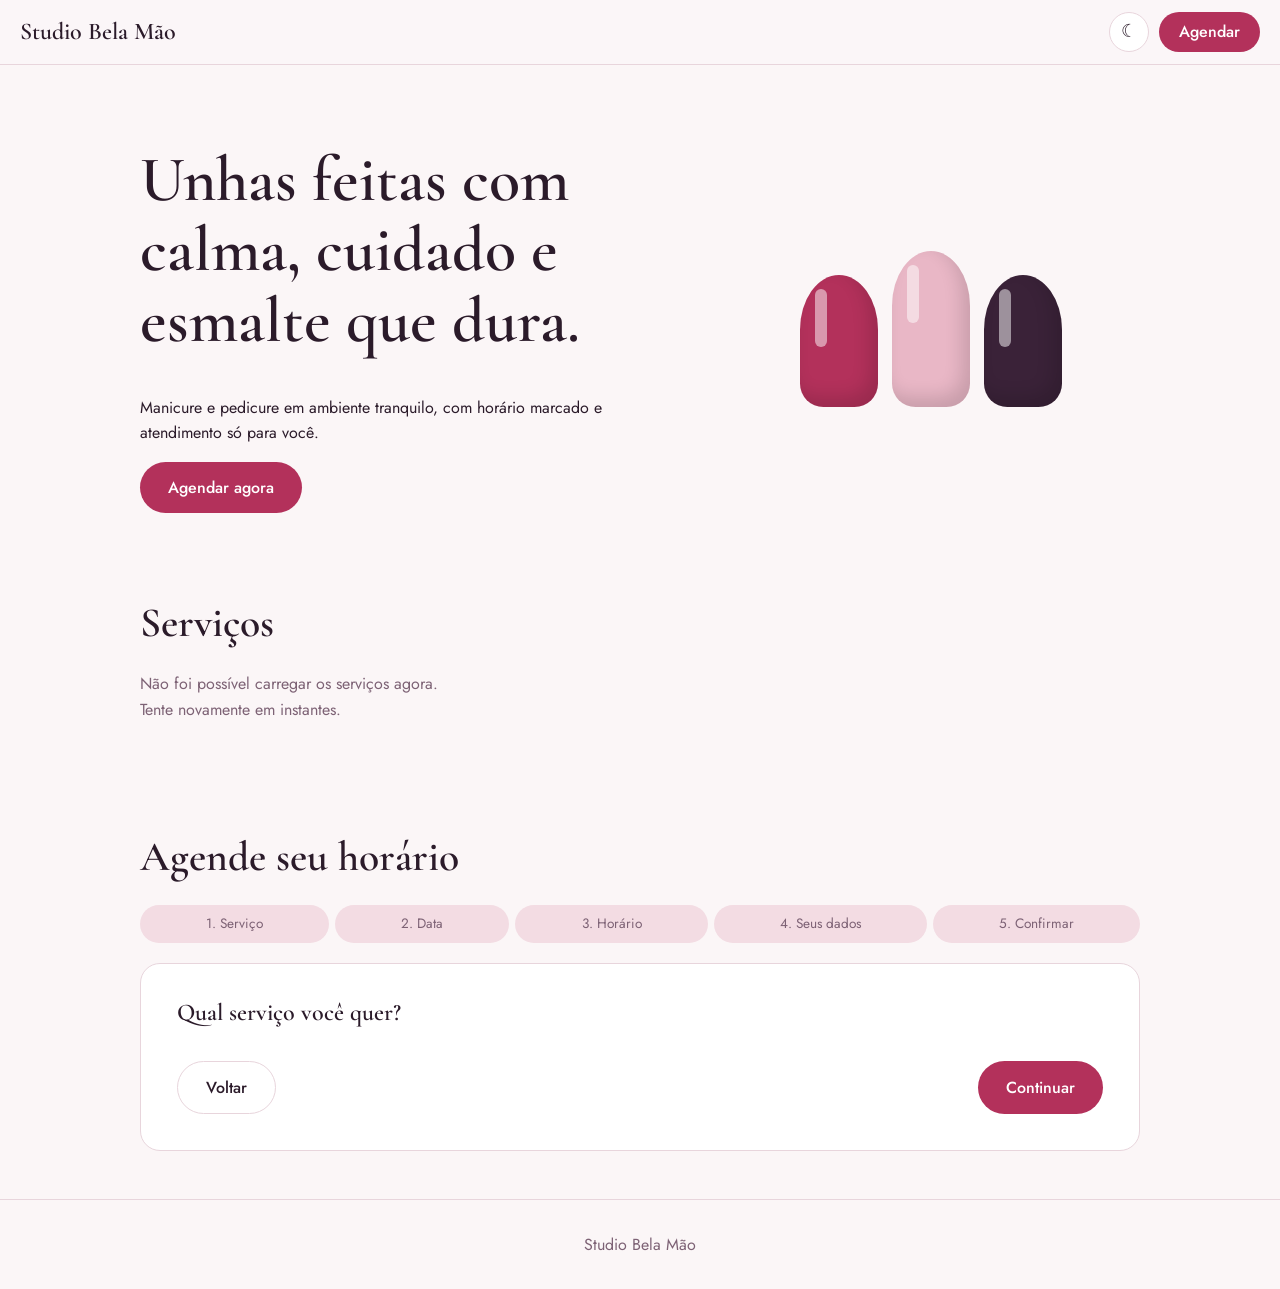
==== frontend/index.html @ 27bdb1e4 "Primeira versão do sistema de agendamento" ====
<!DOCTYPE html>
<html lang="pt-BR">
<head>
  <meta charset="UTF-8">
  <meta name="viewport" d="width=device-width, initial-scale=1">
  <title>Studio Bela Mão — Manicure e Pedicure</title>
  <meta name="description" d="Agende online sua manicure ou pedicure. Escolha o serviço, o dia e o horário.">
  <link rel="preconnect" href="https://fonts.googleapis.com">
  <link rel="preconnect" href="https://fonts.gstatic.com" crossorigin>
  <link href="https://fonts.googleapis.com/css2?family=Cormorant+Garamond:ital,wght@0,500;0,600;1,500&family=Jost:wght@400;500;600&display=swap" rel="stylesheet">
  <link rel="stylesheet" href="css/style.css">
  <script src="js/tema.js"></script>
</head>
<body>
  <header class="topo">
    <a class="marca" href="#inicio" id="marca-nome">Studio Bela Mão</a>
    <div class="topo-acoes">
      <button type="button" class="btn-tema" data-alternar-tema aria-label="Alternar modo escuro"></button>
      <a class="btn btn-pequeno" href="#agendar">Agendar</a>
    </div>
  </header>

  <main>
    <section id="inicio" class="hero">
      <div class="hero-texto">
        <h1>Unhas feitas com calma, cuidado e esmalte que dura.</h1>
        <p id="descricao">Manicure e pedicure em ambiente tranquilo, com horário marcado e atendimento só para você.</p>
        <a class="btn" href="#agendar">Agendar agora</a>
      </div>
      <div class="hero-arte" aria-hidden="true">
        <span class="unha" style="--cor:#b3315b"></span>
        <span class="unha" style="--cor:#e9b7c6"></span>
        <span class="unha" style="--cor:#3a2238"></span>
      </div>
    </section>

    <section id="servicos" class="secao">
      <h2>Serviços</h2>
      <div id="lista-servicos" class="grid-servicos"></div>
    </section>

    <section id="agendar" class="secao">
      <h2>Agende seu horário</h2>
      <ol class="passos" id="passos">
        <li>Serviço</li><li>Data</li><li>Horário</li><li>Seus dados</li><li>Confirmar</li>
      </ol>

      <div class="painel">
        <div class="etapa" data-etapa="1">
          <h3>Qual serviço você quer?</h3>
          <div id="opcoes-servico" class="opcoes"></div>
        </div>

        <div class="etapa" data-etapa="2" hidden>
          <h3>Escolha a data</h3>
          <div id="calendario"></div>
        </div>

        <div class="etapa" data-etapa="3" hidden>
          <h3>Escolha o horário</h3>
          <p id="resumo-data" class="dica"></p>
          <div id="horarios" class="horarios"></div>
        </div>

        <div class="etapa" data-etapa="4" hidden>
          <h3>Seus dados</h3>
          <label>Nome
            <input id="nome" type="text" autocomplete="name" maxlength="80">
          </label>
          <label>Telefone / WhatsApp
            <input id="telefone" type="tel" inputmode="tel" autocomplete="tel" placeholder="(11) 91234-5678" maxlength="16">
          </label>
          <label>Observação (opcional)
            <textarea id="observacao" rows="3" maxlength="300" placeholder="Ex.: prefiro esmalte nude"></textarea>
          </label>
        </div>

        <div class="etapa" data-etapa="5" hidden>
          <h3>Confira seu agendamento</h3>
          <dl id="revisao" class="resumo"></dl>
        </div>

        <div class="etapa" data-etapa="6" hidden>
          <div class="sucesso-icone" aria-hidden="true">
            <svg class="selo-sucesso" viewBox="0 0 52 52">
              <circle pathLength="1" cx="26" cy="26" r="24"></circle>
              <path pathLength="1" d="M14 27l8 8 16-17"></path>
            </svg>
            <span class="brilho" style="--x:6%;--d:.55s"></span>
            <span class="brilho" style="--x:24%;--d:.75s"></span>
            <span class="brilho" style="--x:42%;--d:.6s"></span>
            <span class="brilho" style="--x:60%;--d:.85s"></span>
            <span class="brilho" style="--x:78%;--d:.65s"></span>
            <span class="brilho" style="--x:92%;--d:.9s"></span>
          </div>
          <h3>Agendamento realizado</h3>
          <p class="dica">Guarde o número abaixo. Se precisar mudar o horário, avise pelo WhatsApp.</p>
          <dl id="sucesso" class="resumo"></dl>
          <button type="button" class="btn btn-sec" id="btn-novo">Fazer outro agendamento</button>
        </div>

        <p id="mensagem" class="mensagem" role="alert" hidden></p>

        <div class="acoes" id="acoes">
          <button type="button" class="btn btn-sec" id="btn-voltar">Voltar</button>
          <button type="button" class="btn" id="btn-avancar">Continuar</button>
        </div>
      </div>
    </section>
  </main>

  <footer class="rodape">
    <p id="rodape-nome">Studio Bela Mão</p>
  </footer>

  <script src="js/api.js"></script>
  <script src="js/calendario.js"></script>
  <script src="js/agendamento.js"></script>
  <script src="js/app.js"></script>
</body>
</html>
---- frontend/css/style.css ----
:root {
  --perola: #fbf6f7;
  --blush: #f3dce3;
  --berry: #b3315b;
  --berry-escuro: #8f2447;
  --ameixa: #2b1b2a;
  --malva: #7d6275;
  --linha: #e8d5dc;
  --erro: #a3202f;
  --raio: 14px;
  --superficie: #ffffff;
  --topo-fundo: rgba(251, 246, 248, 0.94);
  --erro-fundo: #fdeaec;
  --desabilitado: #c9b8c0;
  --ameixa-fundo: #2b1b2a;
  --ok-fundo: #d8efe0;
  --ok-texto: #1f6b3a;
  --selo-confirmado: #d8efe0;
  --selo-cancelado: #ececec;
  --selo-concluido: #e3def2;
  color-scheme: light;
  --serif: "Cormorant Garamond", Georgia, serif;
  --sans: "Jost", system-ui, sans-serif;
}
*, *::before, *::after { box-sizing: border-box; }
html { scroll-behavior: smooth; scroll-padding-top: 72px; }
body { margin: 0; background: var(--perola); color: var(--ameixa); font: 400 1rem/1.6 var(--sans); }
h1, h2, h3 { font-family: var(--serif); font-weight: 600; line-height: 1.1; margin: 0 0 .6em; }
h1 { font-size: clamp(2.4rem, 8vw, 4rem); }
h2 { font-size: clamp(2rem, 5vw, 2.6rem); }
h3 { font-size: 1.5rem; }
p { margin: 0 0 1em; max-width: 60ch; }
:focus-visible { outline: 3px solid var(--berry); outline-offset: 2px; }

.topo { position: sticky; top: 0; z-index: 10; display: flex; align-items: center; justify-content: space-between; padding: 12px 20px; background: var(--topo-fundo); border-bottom: 1px solid var(--linha); }
.marca { font-family: var(--serif); font-size: 1.5rem; font-weight: 600; color: var(--ameixa); text-decoration: none; }

.btn { display: inline-block; border: 0; border-radius: 999px; padding: 14px 28px; background: var(--berry); color: #fff; font: 500 1rem var(--sans); text-decoration: none; cursor: pointer; transition: background .2s; min-height: 48px; }
.btn:hover { background: var(--berry-escuro); }
.btn-sec { background: transparent; color: var(--ameixa); border: 1.5px solid var(--linha); }
.btn-sec:hover { background: var(--blush); }
.btn-pequeno { padding: 8px 20px; min-height: 40px; }
.btn[disabled] { opacity: .5; cursor: not-allowed; }

.hero { display: grid; gap: 40px; align-items: center; padding: 56px 20px 40px; max-width: 1040px; margin: 0 auto; }
.hero-arte { display: flex; gap: 14px; align-items: flex-end; justify-content: center; }
.unha { position: relative; width: 78px; height: 132px; border-radius: 40px 40px 24px 24px / 56px 56px 24px 24px; background: var(--cor); box-shadow: inset -8px -10px 18px rgba(0,0,0,.14); }
.unha::after { content: ""; position: absolute; top: 14px; left: 15px; width: 12px; height: 58px; border-radius: 8px; background: rgba(255,255,255,.5); }
.unha:nth-child(2) { height: 156px; }
@media (prefers-reduced-motion: no-preference) {
  .unha { animation: brilho 1s ease-out both; }
  .unha:nth-child(2) { animation-delay: .15s; }
  .unha:nth-child(3) { animation-delay: .3s; }
  @keyframes brilho { from { transform: translateY(18px); opacity: 0; } to { transform: none; opacity: 1; } }
}

.secao { max-width: 1040px; margin: 0 auto; padding: 48px 20px; }
.grid-servicos { display: grid; gap: 16px; }
.cartao { display: flex; gap: 16px; align-items: flex-start; padding: 20px; background: var(--superficie); border: 1px solid var(--linha); border-radius: var(--raio); }
.amostra { flex: none; width: 28px; height: 42px; border-radius: 14px 14px 9px 9px / 20px 20px 9px 9px; background: var(--cor, var(--berry)); }
.cartao h3 { font-size: 1.4rem; margin-bottom: .2em; }
.cartao p { color: var(--malva); margin-bottom: .5em; font-size: .95rem; }
.meta { font-weight: 500; font-size: .95rem; margin: 0; }

.passos { display: flex; gap: 6px; list-style: none; padding: 0; margin: 0 0 20px; counter-reset: p; overflow-x: auto; }
.passos li { counter-increment: p; flex: 1 0 auto; padding: 8px 12px; border-radius: 999px; background: var(--blush); color: var(--malva); font-size: .85rem; text-align: center; white-space: nowrap; }
.passos li::before { content: counter(p) ". "; }
.passos li.ativo { background: var(--berry); color: #fff; }
.passos li.feito { background: var(--ameixa-fundo); color: #fff; }

.painel { background: var(--superficie); border: 1px solid var(--linha); border-radius: 20px; padding: 24px 20px; }
.opcoes { display: grid; gap: 10px; }
.opcao { display: flex; gap: 14px; align-items: center; text-align: left; width: 100%; padding: 14px 16px; background: var(--perola); border: 1.5px solid var(--linha); border-radius: var(--raio); font: inherit; color: inherit; cursor: pointer; }
.opcao:hover, .opcao.sel { border-color: var(--berry); background: var(--blush); }
.opcao strong { display: block; font-weight: 500; }
.opcao small { color: var(--malva); }

.cal-topo { display: flex; align-items: center; justify-content: space-between; margin-bottom: 12px; }
.cal-topo strong { font-family: var(--serif); font-size: 1.4rem; text-transform: capitalize; }
.cal-nav { width: 44px; height: 44px; border: 1.5px solid var(--linha); border-radius: 50%; background: var(--superficie); font-size: 1.2rem; cursor: pointer; }
.cal-nav[disabled] { opacity: .35; cursor: not-allowed; }
.cal-grade { display: grid; grid-template-columns: repeat(7, 1fr); gap: 4px; }
.cal-sem { text-align: center; font-size: .8rem; color: var(--malva); padding: 4px 0; }
.cal-dia { aspect-ratio: 1; border: 0; border-radius: 50%; background: transparent; font: inherit; color: var(--ameixa); cursor: pointer; }
.cal-dia:hover:not([disabled]) { background: var(--blush); }
.cal-dia.sel { background: var(--berry); color: #fff; }
.cal-dia.hoje { box-shadow: inset 0 0 0 1.5px var(--berry); }
.cal-dia[disabled] { color: var(--desabilitado); cursor: not-allowed; }

.horarios { display: grid; grid-template-columns: repeat(auto-fill, minmax(88px, 1fr)); gap: 10px; }
.horario { padding: 12px 0; border: 1.5px solid var(--linha); border-radius: 999px; background: var(--superficie); font: 500 1rem var(--sans); cursor: pointer; }
.horario:hover { border-color: var(--berry); background: var(--blush); }
.horario.sel { background: var(--berry); border-color: var(--berry); color: #fff; }

label { display: block; margin-bottom: 16px; font-weight: 500; }
input, textarea { display: block; width: 100%; margin-top: 6px; padding: 12px 14px; border: 1.5px solid var(--linha); border-radius: 12px; font: 400 1rem var(--sans); background: var(--perola); color: var(--ameixa); }
input:focus, textarea:focus { outline: none; border-color: var(--berry); box-shadow: 0 0 0 3px rgba(179,49,91,.18); }

.resumo { margin: 0 0 20px; }
.resumo div { display: flex; justify-content: space-between; gap: 16px; padding: 10px 0; border-bottom: 1px solid var(--linha); }
.resumo dt { color: var(--malva); }
.resumo dd { margin: 0; font-weight: 500; text-align: right; }
.dica { color: var(--malva); }
.mensagem { padding: 12px 14px; border-radius: 12px; background: var(--erro-fundo); color: var(--erro); font-weight: 500; }
.acoes { display: flex; justify-content: space-between; gap: 12px; margin-top: 20px; }
.acoes[hidden] { display: none; }
.vazio { color: var(--malva); }
.rodape { padding: 32px 20px; text-align: center; color: var(--malva); border-top: 1px solid var(--linha); }
.rodape p { margin: 0 auto; }

@media (min-width: 720px) {
  .hero { grid-template-columns: 1.3fr 1fr; padding-top: 80px; }
  .grid-servicos { grid-template-columns: repeat(2, 1fr); }
  .painel { padding: 36px; }
}
@media (min-width: 1000px) { .grid-servicos { grid-template-columns: repeat(3, 1fr); } }

/* ---- botões que não definem cor própria acompanham o tema ---- */
.horario, .cal-nav { color: var(--ameixa); }

/* ---- botão de alternar o tema ---- */
.topo-acoes { display: flex; align-items: center; gap: 10px; }
.btn-tema { width: 40px; height: 40px; border-radius: 50%; border: 1.5px solid var(--linha); background: var(--superficie); color: var(--ameixa); font-size: 1.1rem; line-height: 1; cursor: pointer; }
.btn-tema:hover { background: var(--blush); }
.btn-tema-fixo { position: fixed; top: 16px; right: 16px; }

/* ---- MODO ESCURO ---- */
:root[data-tema="escuro"] {
  --perola: #1b1220;
  --blush: #3a2438;
  --berry: #c93d6c;
  --berry-escuro: #a82f58;
  --ameixa: #f4e8ee;
  --malva: #c4a9ba;
  --linha: #4b3549;
  --erro: #ff9aa8;
  --superficie: #271a2b;
  --topo-fundo: rgba(27,18,32,.94);
  --erro-fundo: #4a2330;
  --desabilitado: #6e5a69;
  --ameixa-fundo: #5a3d58;
  --ok-fundo: #1f4a33;
  --ok-texto: #8be0ac;
  --selo-confirmado: #1f4a33;
  --selo-cancelado: #3b3340;
  --selo-concluido: #3d3560;
  color-scheme: dark;
}
:root[data-tema="escuro"] .hero-arte .unha:nth-child(3) { --cor: #7d6275 !important; }
:root[data-tema="escuro"] input:focus, :root[data-tema="escuro"] textarea:focus { box-shadow: 0 0 0 3px rgba(201,61,108,.35); }

/* ================= ANIMAÇÕES (site da cliente) ================= */
.passos li { transition: background .3s, color .3s; }

/* Tela de sucesso: ícone ✓ */
.sucesso-icone { position: relative; width: 88px; height: 88px; margin: 0 auto 12px; }
.selo-sucesso { width: 100%; height: 100%; }
.selo-sucesso circle, .selo-sucesso path { fill: none; stroke: var(--berry); stroke-width: 3; stroke-linecap: round; stroke-linejoin: round; stroke-dasharray: 1; stroke-dashoffset: 0; }
.selo-sucesso path { stroke-width: 4; }
.brilho { position: absolute; bottom: 45%; left: var(--x); width: 8px; height: 8px; border-radius: 50%; background: var(--berry); opacity: 0; }
.brilho:nth-of-type(even) { background: #f6cdd9; width: 6px; height: 6px; }
.etapa[data-etapa="6"] > h3, .etapa[data-etapa="6"] > .dica { text-align: center; }

/* Brilho de esmalte passando nas unhas da página inicial */
.hero-arte .unha { overflow: hidden; }
.hero-arte .unha::before { content: ""; position: absolute; top: -10%; left: 0; width: 45%; height: 130%; background: linear-gradient(100deg, transparent, rgba(255,255,255,.6), transparent); transform: translateX(-160%) skewX(-18deg); opacity: 0; }

@media (prefers-reduced-motion: no-preference) {
  /* Passos do agendamento deslizam ao trocar */
  .etapa { animation: entrar-direita .35s ease both; }
  .painel.voltando .etapa { animation-name: entrar-esquerda; }
  @keyframes entrar-direita { from { opacity: 0; transform: translateX(24px); } to { opacity: 1; transform: none; } }
  @keyframes entrar-esquerda { from { opacity: 0; transform: translateX(-24px); } to { opacity: 1; transform: none; } }

  /* ✓ se desenha e brilhos sobem */
  .selo-sucesso circle { animation: desenhar .6s ease both; }
  .selo-sucesso path { animation: desenhar .4s ease .5s both; }
  @keyframes desenhar { from { stroke-dashoffset: 1; } to { stroke-dashoffset: 0; } }
  .brilho { animation: subir 1.4s ease-out var(--d) both; }
  @keyframes subir { 0% { opacity: 0; transform: translateY(0) scale(.4); } 25% { opacity: 1; } 100% { opacity: 0; transform: translateY(-64px) scale(1.2); } }

  /* Reflexo passando de tempos em tempos (cada unha em um momento) */
  .hero-arte .unha::before { animation: reflexo 7s ease-in-out infinite; }
  .hero-arte .unha:nth-child(2)::before { animation-delay: 1.2s; }
  .hero-arte .unha:nth-child(3)::before { animation-delay: 2.4s; }
  @keyframes reflexo { 0%, 62% { transform: translateX(-160%) skewX(-18deg); opacity: 0; } 66% { opacity: 1; } 84% { opacity: 1; } 90%, 100% { transform: translateX(380%) skewX(-18deg); opacity: 0; } }

  /* Cartões de serviço aparecem ao rolar (a classe "revelar" só é colocada pelo JavaScript) */
  .revelar { opacity: 0; transform: translateY(18px); transition: opacity .55s ease, transform .55s ease; }
  .revelar.visivel { opacity: 1; transform: none; }
}
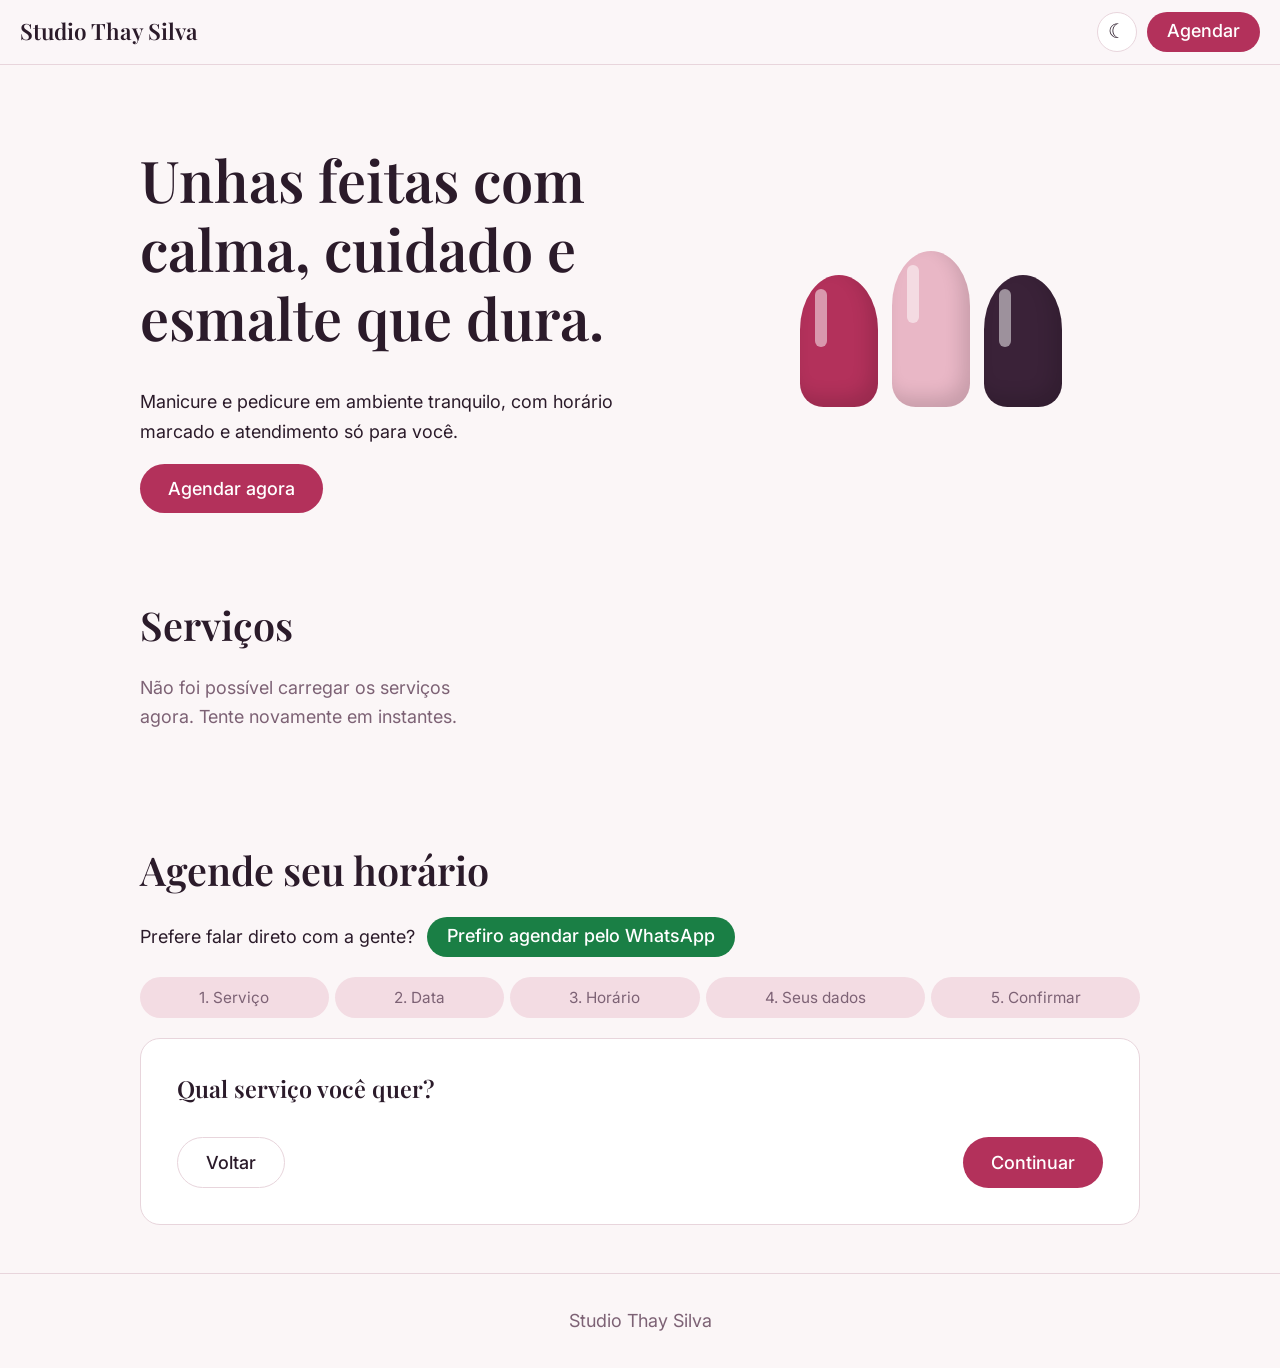
==== commit 42e1b7e7: "WhatsApp, nome do estudio e novas fontes" ====
--- a/frontend/index.html
+++ b/frontend/index.html
@@ -2,18 +2,18 @@
 <html lang="pt-BR">
 <head>
   <meta charset="UTF-8">
-  <meta name="viewport" d="width=device-width, initial-scale=1">
-  <title>Studio Bela Mão — Manicure e Pedicure</title>
-  <meta name="description" d="Agende online sua manicure ou pedicure. Escolha o serviço, o dia e o horário.">
+  <meta name="viewport" content="width=device-width, initial-scale=1">
+  <title>Studio Thay Silva — Manicure e Pedicure</title>
+  <meta name="description" content="Agende online sua manicure ou pedicure. Escolha o serviço, o dia e o horário.">
   <link rel="preconnect" href="https://fonts.googleapis.com">
   <link rel="preconnect" href="https://fonts.gstatic.com" crossorigin>
-  <link href="https://fonts.googleapis.com/css2?family=Cormorant+Garamond:ital,wght@0,500;0,600;1,500&family=Jost:wght@400;500;600&display=swap" rel="stylesheet">
+  <link href="https://fonts.googleapis.com/css2?family=Inter:wght@400;500;600&family=Playfair+Display:wght@500;600&display=swap" rel="stylesheet">
   <link rel="stylesheet" href="css/style.css">
   <script src="js/tema.js"></script>
 </head>
 <body>
   <header class="topo">
-    <a class="marca" href="#inicio" id="marca-nome">Studio Bela Mão</a>
+    <a class="marca" href="#inicio" id="marca-nome">Studio Thay Silva</a>
     <div class="topo-acoes">
       <button type="button" class="btn-tema" data-alternar-tema aria-label="Alternar modo escuro"></button>
       <a class="btn btn-pequeno" href="#agendar">Agendar</a>
@@ -41,6 +41,10 @@
 
     <section id="agendar" class="secao">
       <h2>Agende seu horário</h2>
+      <div class="cta-whats">
+        <span>Prefere falar direto com a gente?</span>
+        <a class="btn btn-whats btn-pequeno" id="btn-whatsapp-direto" href="#agendar" target="_blank" rel="noopener">Prefiro agendar pelo WhatsApp</a>
+      </div>
       <ol class="passos" id="passos">
         <li>Serviço</li><li>Data</li><li>Horário</li><li>Seus dados</li><li>Confirmar</li>
       </ol>
@@ -93,9 +97,11 @@
             <span class="brilho" style="--x:78%;--d:.65s"></span>
             <span class="brilho" style="--x:92%;--d:.9s"></span>
           </div>
-          <h3>Agendamento realizado</h3>
-          <p class="dica">Guarde o número abaixo. Se precisar mudar o horário, avise pelo WhatsApp.</p>
+          <h3>Seu horário está marcado!</h3>
+          <p class="dica">Guarde o número abaixo. Agora é só avisar o studio pelo WhatsApp.</p>
           <dl id="sucesso" class="resumo"></dl>
+          <a class="btn btn-whats btn-grande" id="btn-avisar-whats" href="#agendar" target="_blank" rel="noopener">Avisar no WhatsApp</a>
+          <p class="aviso-whats">O WhatsApp abre com a mensagem pronta. Só falta apertar o botão de <strong>enviar</strong>. Se precisar mudar o horário, avise por lá.</p>
           <button type="button" class="btn btn-sec" id="btn-novo">Fazer outro agendamento</button>
         </div>
 
@@ -110,10 +116,11 @@
   </main>
 
   <footer class="rodape">
-    <p id="rodape-nome">Studio Bela Mão</p>
+    <p id="rodape-nome">Studio Thay Silva</p>
   </footer>
 
   <script src="js/api.js"></script>
+  <script src="js/whatsapp.js"></script>
   <script src="js/calendario.js"></script>
   <script src="js/agendamento.js"></script>
   <script src="js/app.js"></script>
--- a/frontend/css/style.css
+++ b/frontend/css/style.css
@@ -19,21 +19,21 @@
   --selo-cancelado: #ececec;
   --selo-concluido: #e3def2;
   color-scheme: light;
-  --serif: "Cormorant Garamond", Georgia, serif;
-  --sans: "Jost", system-ui, sans-serif;
+  --serif: "Playfair Display", "Cormorant Garamond", Georgia, serif;
+  --sans: "Inter", "Jost", system-ui, sans-serif;
 }
 *, *::before, *::after { box-sizing: border-box; }
-html { scroll-behavior: smooth; scroll-padding-top: 72px; }
-body { margin: 0; background: var(--perola); color: var(--ameixa); font: 400 1rem/1.6 var(--sans); }
-h1, h2, h3 { font-family: var(--serif); font-weight: 600; line-height: 1.1; margin: 0 0 .6em; }
-h1 { font-size: clamp(2.4rem, 8vw, 4rem); }
-h2 { font-size: clamp(2rem, 5vw, 2.6rem); }
-h3 { font-size: 1.5rem; }
+html { font-size: 112.5%; scroll-behavior: smooth; scroll-padding-top: 72px; }
+body { margin: 0; background: var(--perola); color: var(--ameixa); font: 400 1rem/1.65 var(--sans); font-variant-numeric: lining-nums; }
+h1, h2, h3 { font-family: var(--serif); font-weight: 600; line-height: 1.2; margin: 0 0 .6em; }
+h1 { font-size: clamp(2rem, 6.5vw, 3.2rem); }
+h2 { font-size: clamp(1.7rem, 4.5vw, 2.2rem); }
+h3 { font-size: 1.3rem; }
 p { margin: 0 0 1em; max-width: 60ch; }
 :focus-visible { outline: 3px solid var(--berry); outline-offset: 2px; }
 
 .topo { position: sticky; top: 0; z-index: 10; display: flex; align-items: center; justify-content: space-between; padding: 12px 20px; background: var(--topo-fundo); border-bottom: 1px solid var(--linha); }
-.marca { font-family: var(--serif); font-size: 1.5rem; font-weight: 600; color: var(--ameixa); text-decoration: none; }
+.marca { font-family: var(--serif); font-size: 1.25rem; font-weight: 600; color: var(--ameixa); text-decoration: none; }
 
 .btn { display: inline-block; border: 0; border-radius: 999px; padding: 14px 28px; background: var(--berry); color: #fff; font: 500 1rem var(--sans); text-decoration: none; cursor: pointer; transition: background .2s; min-height: 48px; }
 .btn:hover { background: var(--berry-escuro); }
@@ -58,7 +58,7 @@
 .grid-servicos { display: grid; gap: 16px; }
 .cartao { display: flex; gap: 16px; align-items: flex-start; padding: 20px; background: var(--superficie); border: 1px solid var(--linha); border-radius: var(--raio); }
 .amostra { flex: none; width: 28px; height: 42px; border-radius: 14px 14px 9px 9px / 20px 20px 9px 9px; background: var(--cor, var(--berry)); }
-.cartao h3 { font-size: 1.4rem; margin-bottom: .2em; }
+.cartao h3 { font-size: 1.2rem; margin-bottom: .2em; }
 .cartao p { color: var(--malva); margin-bottom: .5em; font-size: .95rem; }
 .meta { font-weight: 500; font-size: .95rem; margin: 0; }
 
@@ -76,7 +76,7 @@
 .opcao small { color: var(--malva); }
 
 .cal-topo { display: flex; align-items: center; justify-content: space-between; margin-bottom: 12px; }
-.cal-topo strong { font-family: var(--serif); font-size: 1.4rem; text-transform: capitalize; }
+.cal-topo strong { font-family: var(--serif); font-size: 1.2rem; text-transform: capitalize; }
 .cal-nav { width: 44px; height: 44px; border: 1.5px solid var(--linha); border-radius: 50%; background: var(--superficie); font-size: 1.2rem; cursor: pointer; }
 .cal-nav[disabled] { opacity: .35; cursor: not-allowed; }
 .cal-grade { display: grid; grid-template-columns: repeat(7, 1fr); gap: 4px; }
@@ -189,3 +189,13 @@
   .revelar { opacity: 0; transform: translateY(18px); transition: opacity .55s ease, transform .55s ease; }
   .revelar.visivel { opacity: 1; transform: none; }
 }
+
+/* ---- botão verde do WhatsApp e avisos ---- */
+.btn[hidden] { display: none; }
+.btn-whats { background: #1a7f45; color: #fff; }
+.btn-whats:hover { background: #146636; }
+.btn-grande { display: block; width: 100%; padding: 16px 28px; min-height: 58px; font-size: 1.15rem; text-align: center; }
+.cta-whats { display: flex; flex-wrap: wrap; align-items: center; gap: 12px; margin-bottom: 20px; }
+.aviso-whats { max-width: none; margin: 14px 0 20px; padding: 12px 14px; border-radius: 12px; background: var(--blush); color: var(--ameixa); text-align: center; }
+.etapa[data-etapa="6"] .resumo { font-size: 1.1rem; }
+.horario, .cal-dia, .mes-dia { font-variant-numeric: lining-nums tabular-nums; }
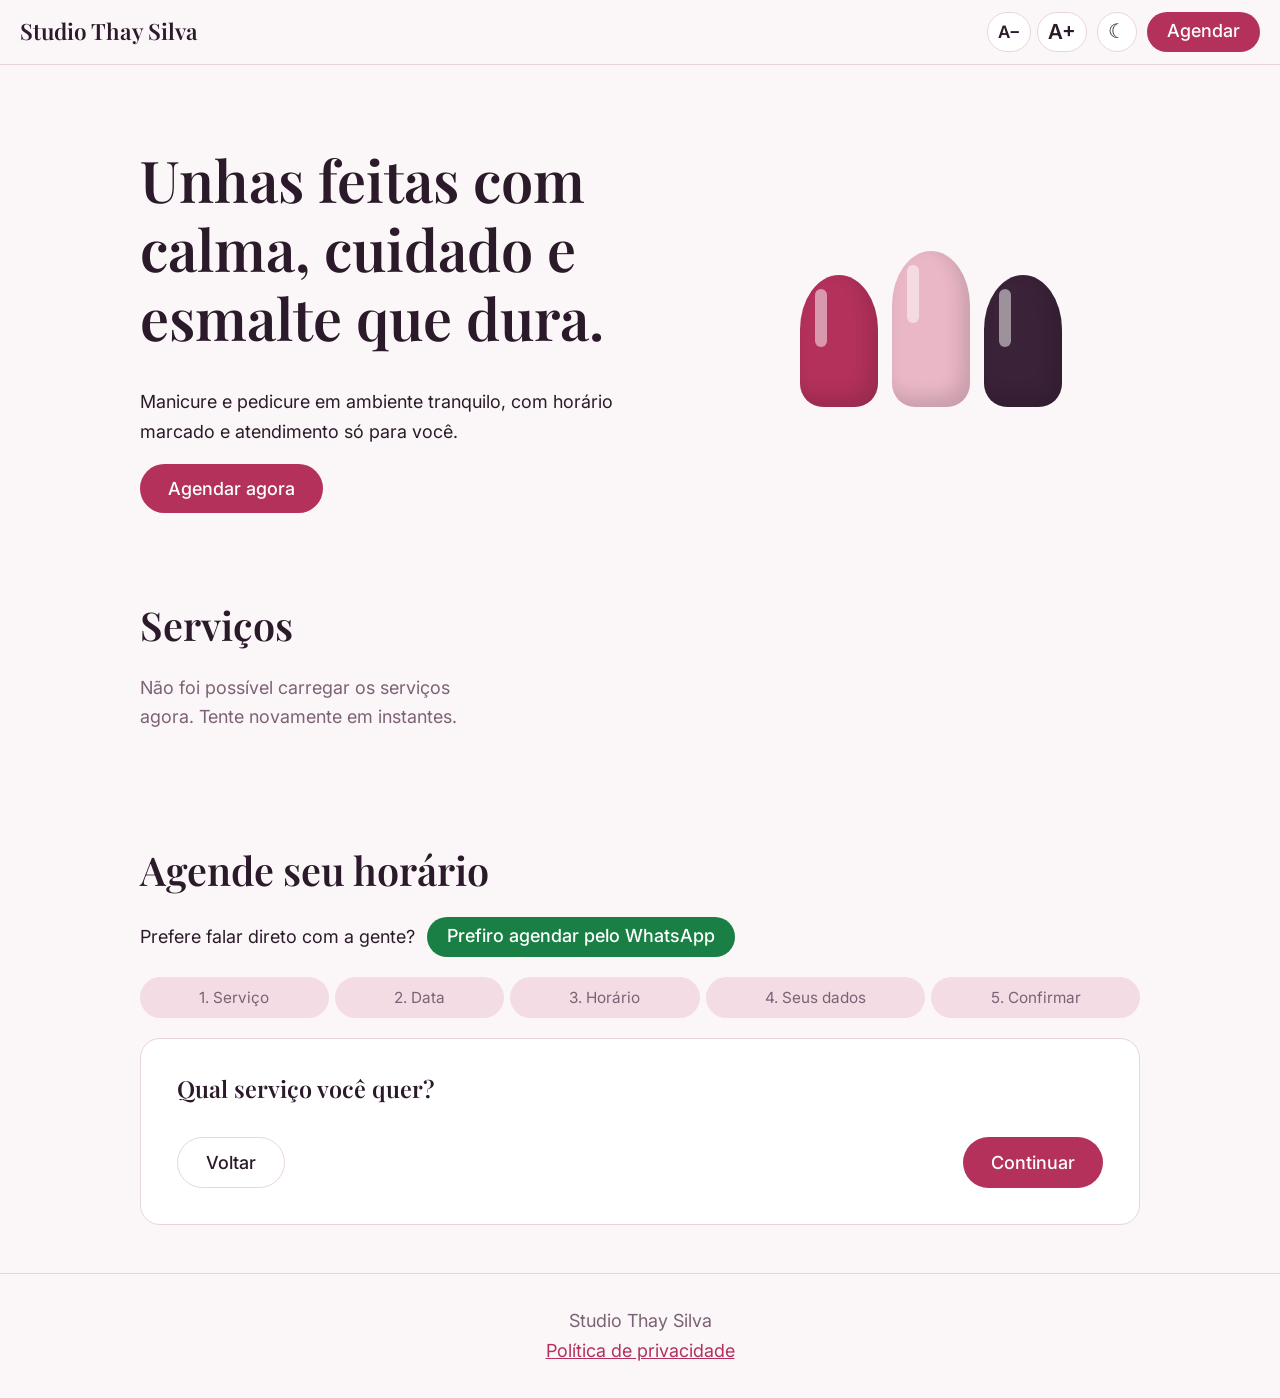
==== commit 124e7c69: "Previa do link, tamanho da letra e privacidade" ====
--- a/frontend/index.html
+++ b/frontend/index.html
@@ -5,16 +5,38 @@
   <meta name="viewport" content="width=device-width, initial-scale=1">
   <title>Studio Thay Silva — Manicure e Pedicure</title>
   <meta name="description" content="Agende online sua manicure ou pedicure. Escolha o serviço, o dia e o horário.">
+  <meta name="theme-color" content="#b3315b">
+  <!-- Prévia do link (WhatsApp, Facebook, Instagram, etc.) -->
+  <meta property="og:type" content="website">
+  <meta property="og:locale" content="pt_BR">
+  <meta property="og:site_name" content="Studio Thay Silva">
+  <meta property="og:title" content="Studio Thay Silva — Manicure e Pedicure">
+  <meta property="og:description" content="Agende online sua manicure ou pedicure. Escolha o serviço, o dia e o horário.">
+  <meta property="og:url" content="https://agendamento-manicure.netlify.app/">
+  <meta property="og:image" content="https://agendamento-manicure.netlify.app/img/previa.jpg">
+  <meta property="og:image:type" content="image/jpeg">
+  <meta property="og:image:width" content="1200">
+  <meta property="og:image:height" content="630">
+  <meta property="og:image:alt" content="Studio Thay Silva — Manicure e Pedicure">
+  <meta name="twitter:card" content="summary_large_image">
+  <link rel="icon" href="/favicon.svg" type="image/svg+xml">
+  <link rel="icon" href="/favicon.ico" sizes="48x48">
+  <link rel="apple-touch-icon" href="/apple-touch-icon.png">
   <link rel="preconnect" href="https://fonts.googleapis.com">
   <link rel="preconnect" href="https://fonts.gstatic.com" crossorigin>
   <link href="https://fonts.googleapis.com/css2?family=Inter:wght@400;500;600&family=Playfair+Display:wght@500;600&display=swap" rel="stylesheet">
   <link rel="stylesheet" href="css/style.css">
   <script src="js/tema.js"></script>
+  <script src="js/tamanho-letra.js"></script>
 </head>
 <body>
   <header class="topo">
     <a class="marca" href="#inicio" id="marca-nome">Studio Thay Silva</a>
     <div class="topo-acoes">
+      <div class="grupo-letra" role="group" aria-label="Tamanho da letra">
+        <button type="button" class="btn-letra" data-letra-menos aria-label="Diminuir a letra">A−</button>
+        <button type="button" class="btn-letra btn-letra-mais" data-letra-mais aria-label="Aumentar a letra">A+</button>
+      </div>
       <button type="button" class="btn-tema" data-alternar-tema aria-label="Alternar modo escuro"></button>
       <a class="btn btn-pequeno" href="#agendar">Agendar</a>
     </div>
@@ -77,6 +99,7 @@
           <label>Observação (opcional)
             <textarea id="observacao" rows="3" maxlength="300" placeholder="Ex.: prefiro esmalte nude"></textarea>
           </label>
+          <p class="aviso-privacidade">Usamos seu nome e telefone só para o agendamento e para falar com você pelo WhatsApp. Saiba mais na <a href="privacidade.html" target="_blank" rel="noopener">política de privacidade</a>.</p>
         </div>
 
         <div class="etapa" data-etapa="5" hidden>
@@ -117,6 +140,7 @@
 
   <footer class="rodape">
     <p id="rodape-nome">Studio Thay Silva</p>
+    <p><a href="privacidade.html">Política de privacidade</a></p>
   </footer>
 
   <script src="js/api.js"></script>
--- a/frontend/css/style.css
+++ b/frontend/css/style.css
@@ -32,7 +32,7 @@
 p { margin: 0 0 1em; max-width: 60ch; }
 :focus-visible { outline: 3px solid var(--berry); outline-offset: 2px; }
 
-.topo { position: sticky; top: 0; z-index: 10; display: flex; align-items: center; justify-content: space-between; padding: 12px 20px; background: var(--topo-fundo); border-bottom: 1px solid var(--linha); }
+.topo { position: sticky; top: 0; z-index: 10; display: flex; flex-wrap: wrap; gap: 8px 12px; align-items: center; justify-content: space-between; padding: 12px 20px; background: var(--topo-fundo); border-bottom: 1px solid var(--linha); }
 .marca { font-family: var(--serif); font-size: 1.25rem; font-weight: 600; color: var(--ameixa); text-decoration: none; }
 
 .btn { display: inline-block; border: 0; border-radius: 999px; padding: 14px 28px; background: var(--berry); color: #fff; font: 500 1rem var(--sans); text-decoration: none; cursor: pointer; transition: background .2s; min-height: 48px; }
@@ -199,3 +199,19 @@
 .aviso-whats { max-width: none; margin: 14px 0 20px; padding: 12px 14px; border-radius: 12px; background: var(--blush); color: var(--ameixa); text-align: center; }
 .etapa[data-etapa="6"] .resumo { font-size: 1.1rem; }
 .horario, .cal-dia, .mes-dia { font-variant-numeric: lining-nums tabular-nums; }
+
+/* ---- botões A− e A+ (tamanho da letra) ---- */
+.grupo-letra { display: flex; gap: 6px; }
+.btn-letra { min-width: 44px; height: 40px; padding: 0 10px; border-radius: 999px; border: 1.5px solid var(--linha); background: var(--superficie); color: var(--ameixa); font: 600 .95rem var(--sans); line-height: 1; cursor: pointer; }
+.btn-letra-mais { font-size: 1.15rem; }
+.btn-letra:hover:not([disabled]) { background: var(--blush); }
+.btn-letra[disabled] { opacity: .4; cursor: not-allowed; }
+
+/* ---- aviso de privacidade e página de texto ---- */
+.aviso-privacidade { max-width: none; margin: 4px 0 0; font-size: .9rem; color: var(--malva); }
+.aviso-privacidade a, .rodape a { color: var(--berry); }
+.texto-legal { max-width: 760px; }
+.texto-legal h1 { font-size: clamp(1.8rem, 6vw, 2.4rem); }
+.texto-legal h2 { font-size: 1.3rem; margin-top: 1.8em; }
+.texto-legal ul { margin: 0 0 1em; padding-left: 1.3em; }
+.texto-legal li { margin-bottom: .4em; }
